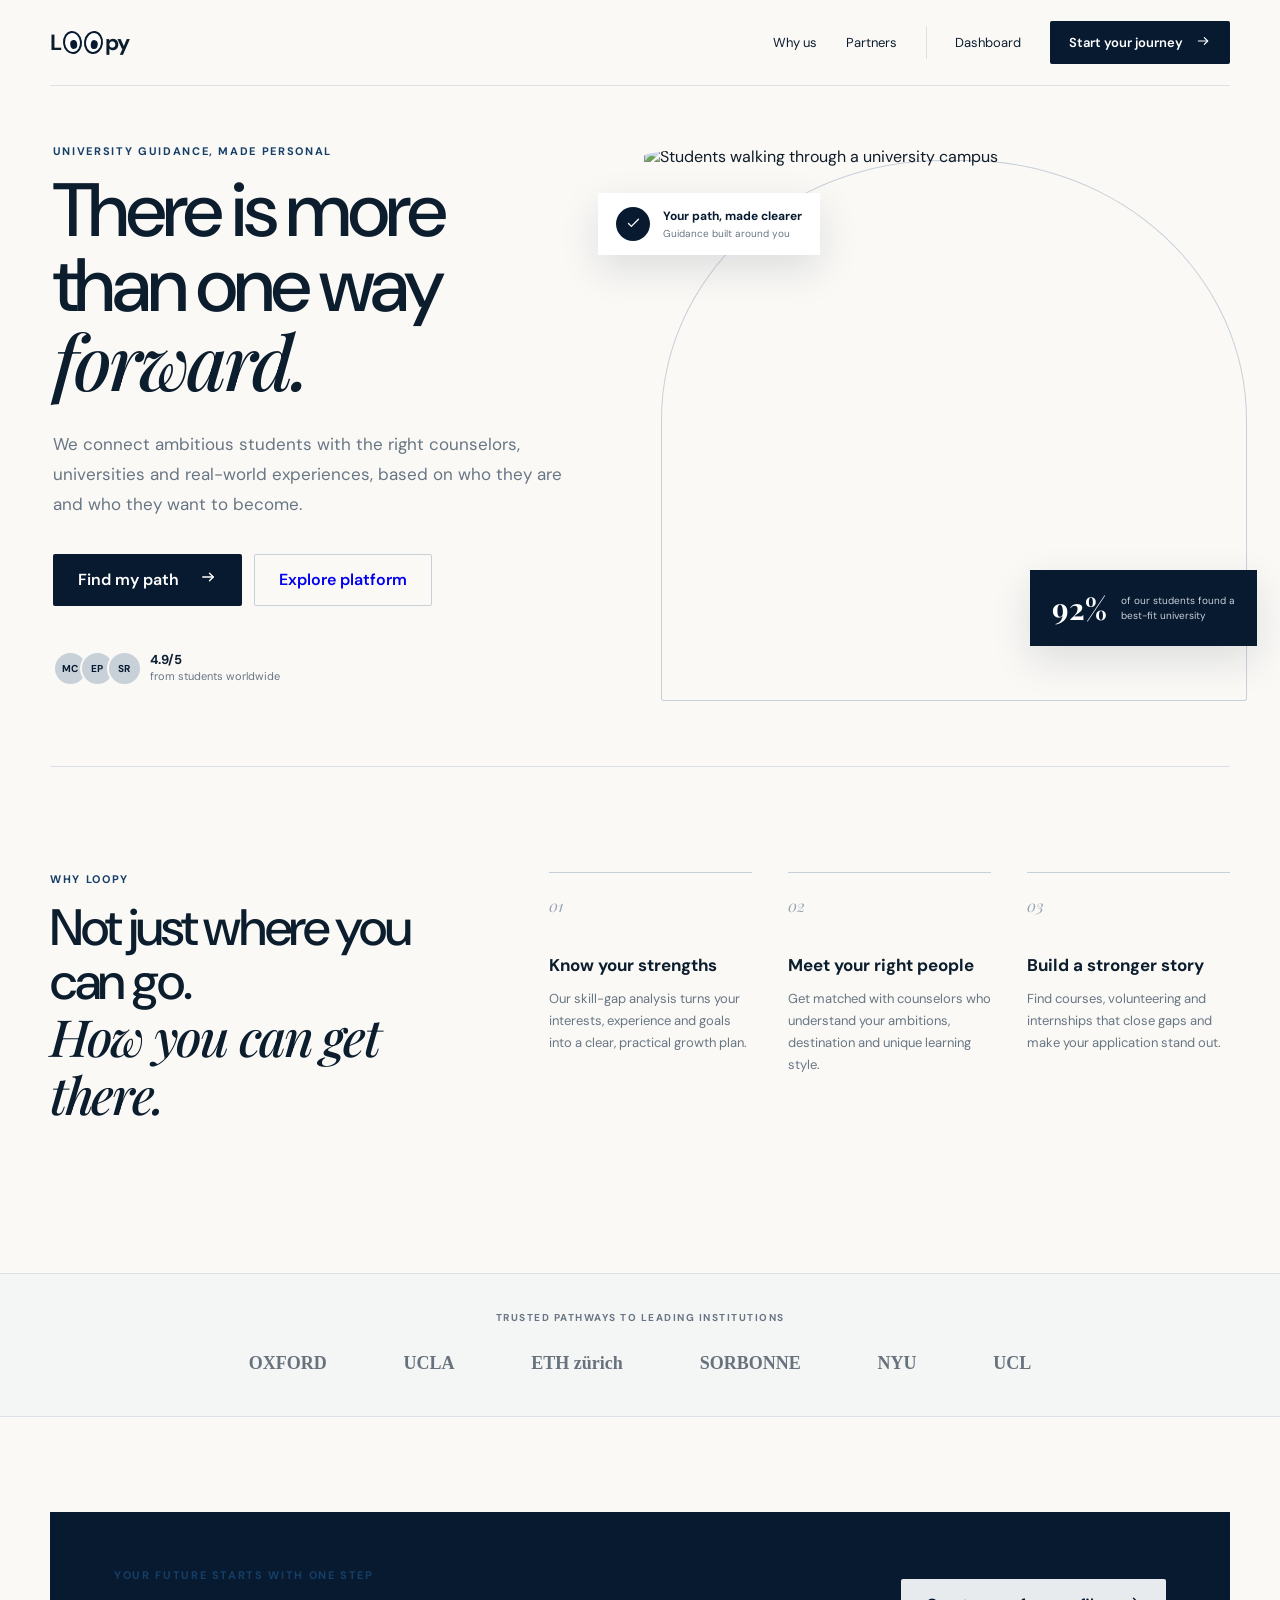
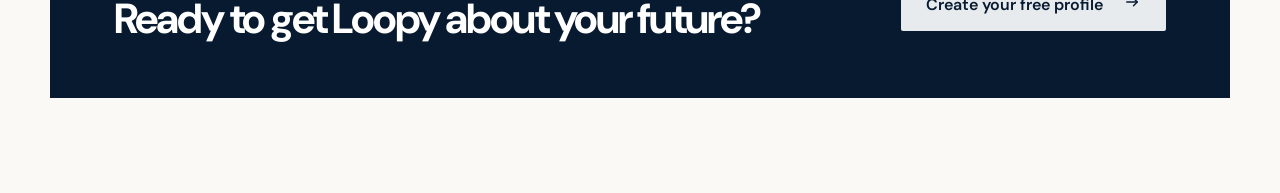
==== landing/index.html @ f9692276 "Add files via upload" ====
<!DOCTYPE html>
<html lang="en">
<head>
  <meta charset="UTF-8">
  <meta name="viewport" content="width=device-width, initial-scale=1.0">
  <title>Loopy - University guidance, made personal</title>
  <link rel="stylesheet" href="../assets/css/styles.css">
</head>
<body>
  <main class="landing">
    <nav class="landing-nav shell">
      <a href="#" class="brand">
        <span class="loopy-wordmark"><b>L</b><i><span></span><span></span></i><b>py</b></span>
      </a>
      <div class="landing-links">
        <a href="#why">Why us</a>
        <a href="#partners">Partners</a>
        <a href="../dashboard/index.html" class="text-button">Dashboard</a>
        <a href="../dashboard/index.html" class="primary-button small">Start your journey <span id="arrow-icon"></span></a>
      </div>
    </nav>

    <section class="hero shell">
      <div class="hero-copy">
        <p class="eyebrow">University guidance, made personal</p>
        <h1>There is more than one way <em>forward.</em></h1>
        <p class="hero-lede">We connect ambitious students with the right counselors, universities and real-world experiences, based on who they are and who they want to become.</p>
        <div class="hero-actions">
          <a href="../dashboard/index.html" class="primary-button">Find my path <span id="arrow-icon-2"></span></a>
          <a href="../dashboard/index.html" class="secondary-button">Explore platform</a>
        </div>
        <div class="trust-row">
          <div class="avatars"><span>MC</span><span>EP</span><span>SR</span></div>
          <p><strong>4.9/5</strong><br />from students worldwide</p>
        </div>
      </div>
      <div class="hero-visual">
        <img src="https://images.unsplash.com/photo-1576495199011-eb94736d05d6?crop=entropy&cs=tinysrgb&fit=crop&fm=jpg&q=85&w=1600" alt="Students walking through a university campus">
        <div class="hero-float top">
          <span class="float-icon" id="check-icon"></span>
          <span><strong>Your path, made clearer</strong>Guidance built around you</span>
        </div>
        <div class="hero-float bottom">
          <strong>92%</strong>
          <span>of our students found a<br>best-fit university</span>
        </div>
      </div>
    </section>

    <section class="why shell" id="why">
      <div>
        <p class="eyebrow">Why Loopy</p>
        <h2>Not just where you can go.<br><em>How you can get there.</em></h2>
      </div>
      <div class="why-grid">
        <article><span>01</span><h3>Know your strengths</h3><p>Our skill-gap analysis turns your interests, experience and goals into a clear, practical growth plan.</p></article>
        <article><span>02</span><h3>Meet your right people</h3><p>Get matched with counselors who understand your ambitions, destination and unique learning style.</p></article>
        <article><span>03</span><h3>Build a stronger story</h3><p>Find courses, volunteering and internships that close gaps and make your application stand out.</p></article>
      </div>
    </section>

    <section class="partners" id="partners">
      <p>Trusted pathways to leading institutions</p>
      <div class="partner-row">
        <span>OXFORD</span><span>UCLA</span><span>ETH zürich</span><span>SORBONNE</span><span>NYU</span><span>UCL</span>
      </div>
    </section>

    <section class="landing-cta shell">
      <div><p class="eyebrow">Your future starts with one step</p><h2>Ready to get Loopy about your future?</h2></div>
      <a href="../dashboard/index.html" class="silver-button">Create your free profile <span id="arrow-icon-3"></span></a>
    </section>
  </main>

  <script src="../assets/js/icons.js"></script>
  <script>
    document.getElementById('arrow-icon').innerHTML = icon('arrow', 16);
    document.getElementById('arrow-icon-2').innerHTML = icon('arrow', 18);
    document.getElementById('arrow-icon-3').innerHTML = icon('arrow', 18);
    document.getElementById('check-icon').innerHTML = icon('check', 17);
  </script>
</body>
</html>
---- assets/css/styles.css ----
@import url('https://fonts.googleapis.com/css2?family=DM+Sans:wght@400;500;600;700&family=Playfair+Display:ital,wght@1,500;1,600&display=swap');

:root {
  --navy: #071a30;
  --navy-2: #0d2948;
  --blue: #153f68;
  --silver: #c8d0d8;
  --silver-light: #e7ebee;
  --mist: #f1f3f4;
  --paper: #faf9f6;
  --white: #ffffff;
  --ink: #0c1d2e;
  --muted: #687684;
  --line: #dce1e5;
  --serif: "Playfair Display", Georgia, serif;
}

* { box-sizing: border-box; }
html { scroll-behavior: smooth; }
body { margin: 0; background: var(--paper); color: var(--ink); font-family: "DM Sans", sans-serif; -webkit-font-smoothing: antialiased; }
button, input, select { font: inherit; }
button { color: inherit; }
button:focus-visible, input:focus-visible, select:focus-visible { outline: 2px solid #47769d; outline-offset: 3px; }
.shell { width: min(1180px, calc(100% - 48px)); margin-inline: auto; }
.eyebrow { margin: 0 0 15px; color: var(--blue); font-size: 11px; font-weight: 700; letter-spacing: .15em; text-transform: uppercase; }
.eyebrow.light { color: var(--silver); }
h1, h2, h3, p { margin-top: 0; }
h1, h2 { letter-spacing: -.045em; }
h2 { font-size: clamp(32px, 4vw, 51px); line-height: 1.06; }
h1 em, h2 em { font-family: var(--serif); font-weight: 500; }
.brand { display: flex; align-items: center; gap: 10px; border: 0; background: none; padding: 0; font-weight: 700; cursor: pointer; letter-spacing: -.02em; text-decoration: none; color: inherit; }
.loopy-wordmark { display: flex; align-items: center; gap: 1px; font-size: 22px; letter-spacing: -.05em; }
.loopy-wordmark b { font-weight: 700; }
.loopy-wordmark i { display: flex; align-items: center; gap: 2px; margin: 0 1px; font-style: normal; }
.loopy-wordmark i > span { position: relative; display: block; width: 19px; height: 23px; border: 2px solid var(--navy); border-radius: 50%; background: white; transform: rotate(-6deg); }
.loopy-wordmark i > span:last-child { transform: rotate(7deg); }
.loopy-wordmark i > span:after { position: absolute; width: 7px; height: 9px; right: 3px; bottom: 3px; border-radius: 50%; background: var(--navy); content: ""; }
.brand-light .loopy-wordmark i > span { border-color: white; }
.brand-light .loopy-wordmark i > span:after { background: white; }
.brand-light { color: var(--white); }
.brand-mark { display: grid; place-items: center; width: 39px; height: 39px; border: 1px solid var(--silver); border-radius: 50%; }
.primary-button, .secondary-button, .silver-button { display: inline-flex; align-items: center; justify-content: center; gap: 20px; min-height: 52px; border-radius: 2px; padding: 0 24px; font-weight: 600; border: 1px solid transparent; cursor: pointer; transition: .25s ease; text-decoration: none; }
.primary-button { background: var(--navy); color: var(--white); }
.primary-button:hover { background: var(--blue); transform: translateY(-2px); }
.primary-button.small { min-height: 43px; padding: 0 18px; gap: 12px; font-size: 13px; }
.primary-button.full { width: 100%; margin-top: 8px; }
.secondary-button { background: transparent; border-color: var(--silver); }
.secondary-button:hover { background: var(--silver-light); }
.silver-button { background: var(--silver-light); color: var(--navy); }
.silver-button:hover { background: var(--white); transform: translateY(-2px); }

/* Landing */
.landing { overflow: hidden; }
.landing-nav { height: 86px; display: flex; align-items: center; justify-content: space-between; border-bottom: 1px solid var(--line); }
.landing-links { display: flex; align-items: center; gap: 29px; }
.landing-links > a:not(.primary-button), .landing-links > button:not(.primary-button) { padding: 8px 0; border: 0; background: none; font-size: 13px; cursor: pointer; text-decoration: none; color: inherit; }
.landing-links .text-button { padding-left: 28px !important; border-left: 1px solid var(--line) !important; }
.hero { min-height: 670px; display: grid; grid-template-columns: .94fr 1.06fr; align-items: center; gap: 75px; padding-block: 58px 80px; }
.hero-copy { padding-left: max(0px, calc((100vw - 1180px) / 35)); }
.hero-copy h1 { max-width: 590px; margin-bottom: 28px; font-size: clamp(49px, 5.9vw, 82px); font-weight: 500; line-height: .99; }
.hero-lede { max-width: 560px; color: var(--muted); font-size: 17px; line-height: 1.75; }
.hero-actions { display: flex; gap: 12px; margin-top: 34px; }
.trust-row { display: flex; align-items: center; gap: 16px; margin-top: 45px; }
.avatars { display: flex; }
.avatars span { display: grid; place-items: center; width: 35px; height: 35px; margin-right: -8px; border: 2px solid var(--paper); border-radius: 50%; background: var(--silver); color: var(--navy); font-size: 10px; font-weight: 700; }
.trust-row p { margin: 0; color: var(--muted); font-size: 11px; line-height: 1.4; }
.trust-row strong { color: var(--ink); font-size: 13px; }
.hero-visual { position: relative; height: 538px; }
.hero-visual > img { width: 100%; height: 100%; object-fit: cover; border-radius: 48% 48% 3px 3px; filter: saturate(.72); }
.hero-visual:after { position: absolute; inset: 14px -17px -17px 17px; border: 1px solid var(--silver); border-radius: 48% 48% 3px 3px; content: ""; z-index: -1; }
.hero-float { position: absolute; display: flex; align-items: center; background: rgba(255,255,255,.94); box-shadow: 0 14px 40px rgba(7,26,48,.12); backdrop-filter: blur(10px); }
.hero-float.top { top: 47px; left: -46px; gap: 13px; padding: 14px 18px; }
.hero-float.top span:last-child { display: grid; gap: 3px; color: var(--muted); font-size: 10px; }
.hero-float.top strong { color: var(--navy); font-size: 12px; }
.float-icon { display: grid; place-items: center; width: 34px; height: 34px; border-radius: 50%; background: var(--navy); color: white; }
.hero-float.bottom { right: -27px; bottom: 38px; gap: 14px; padding: 18px 22px; background: var(--navy); color: white; }
.hero-float.bottom strong { font-family: var(--serif); font-size: 30px; }
.hero-float.bottom span { color: var(--silver); font-size: 10px; line-height: 1.5; }
.why { display: grid; grid-template-columns: .75fr 1.25fr; gap: 90px; padding-block: 105px; border-top: 1px solid var(--line); }
.why h2 { font-size: clamp(37px, 4vw, 53px); font-weight: 500; }
.why-grid { display: grid; grid-template-columns: repeat(3, 1fr); gap: 36px; }
.why-grid article { border-top: 1px solid var(--silver); padding-top: 22px; }
.why-grid article > span { color: #98a4ae; font-family: var(--serif); font-style: italic; }
.why-grid h3 { margin: 37px 0 12px; font-size: 17px; }
.why-grid p { color: var(--muted); font-size: 13px; line-height: 1.7; }
.partners { padding: 37px 24px 42px; text-align: center; border-block: 1px solid var(--line); background: #f4f5f5; }
.partners p { margin-bottom: 29px; color: var(--muted); font-size: 10px; font-weight: 700; letter-spacing: .15em; text-transform: uppercase; }
.partner-row { display: flex; justify-content: center; align-items: center; gap: clamp(30px, 6vw, 88px); color: #68727c; font-family: Georgia, serif; font-size: 18px; font-weight: 700; flex-wrap: wrap; }
.landing-cta { margin-block: 95px; padding: 56px 64px; display: flex; justify-content: space-between; align-items: center; background: var(--navy); color: white; }
.landing-cta h2 { margin-bottom: 0; font-size: 42px; }

/* Auth */
.auth-overlay { position: fixed; inset: 0; z-index: 50; display: grid; place-items: center; padding: 28px; }
.auth-backdrop { position: absolute; inset: 0; width: 100%; border: 0; background: rgba(4,15,28,.72); backdrop-filter: blur(7px); }
.auth-panel { position: relative; width: min(1050px, 100%); max-height: calc(100vh - 56px); display: grid; grid-template-columns: .83fr 1.17fr; overflow: auto; background: var(--paper); box-shadow: 0 30px 100px rgba(0,0,0,.35); }
.auth-side { min-height: 700px; display: flex; flex-direction: column; justify-content: space-between; padding: 42px; background: var(--navy); color: white; }
.auth-side h2 { max-width: 380px; font-size: 47px; font-weight: 500; }
.auth-side > div > p:not(.eyebrow) { max-width: 330px; color: #aebbc7; line-height: 1.7; }
.auth-quote { padding-top: 25px; border-top: 1px solid rgba(255,255,255,.16); color: var(--silver); font-family: var(--serif); font-size: 16px; font-style: italic; line-height: 1.5; }
.auth-form-wrap { position: relative; display: flex; flex-direction: column; justify-content: center; padding: 62px 75px; }
.close-button { position: absolute; top: 24px; right: 24px; }
.icon-button { display: grid; place-items: center; width: 42px; height: 42px; padding: 0; border: 1px solid var(--line); border-radius: 50%; background: transparent; cursor: pointer; }
.auth-form-wrap form { width: 100%; max-width: 480px; margin: auto; }
.auth-form-wrap h2 { margin-bottom: 12px; font-size: 42px; font-weight: 500; }
.form-intro { margin-bottom: 30px; color: var(--muted); font-size: 13px; line-height: 1.65; }
form > label, .field-row label, .skill-question > label { display: grid; gap: 8px; margin-bottom: 18px; color: var(--ink); font-size: 11px; font-weight: 700; }
input, select { width: 100%; height: 48px; padding: 0 14px; border: 1px solid var(--line); border-radius: 2px; background: white; color: var(--ink); font-size: 13px; }
input::placeholder { color: #a7afb7; }
.field-row { display: grid; grid-template-columns: 1fr 1fr; gap: 13px; }
.form-meta { display: flex; justify-content: space-between; align-items: center; margin: -2px 0 20px; }
.form-meta button, .switch button { border: 0; background: none; color: var(--blue); font-size: 11px; font-weight: 700; cursor: pointer; }
.checkbox { display: flex !important; grid-template-columns: none !important; align-items: center; gap: 8px !important; margin: 0 !important; color: var(--muted) !important; font-size: 11px !important; font-weight: 500 !important; }
.checkbox input { width: 15px; height: 15px; accent-color: var(--navy); }
.switch { margin: 20px 0 0; text-align: center; color: var(--muted); font-size: 11px; }
.progress { position: absolute; top: 31px; left: 75px; right: 75px; display: flex; gap: 6px; align-items: center; }
.progress span { width: 40px; height: 2px; background: var(--line); }
.progress span.active { background: var(--navy); }
.progress small { margin-left: auto; color: var(--muted); font-size: 10px; }
.choice-grid { display: grid; grid-template-columns: 1fr 1fr; gap: 9px; margin: -5px 0 22px; }
.choice-grid button { display: flex; align-items: center; gap: 9px; min-height: 45px; padding: 8px 11px; border: 1px solid var(--line); background: white; text-align: left; font-size: 11px; cursor: pointer; }
.choice-grid button > span { display: grid; place-items: center; width: 19px; height: 19px; border: 1px solid var(--silver); border-radius: 50%; }
.choice-grid button.selected { border-color: var(--navy); background: #eff3f6; }
.choice-grid button.selected > span { background: var(--navy); color: white; }
.form-actions { display: flex; justify-content: flex-end; gap: 10px; margin-top: 28px; }
.skill-question { margin-bottom: 20px; }
.scale { display: grid; grid-template-columns: repeat(4, 1fr); }
.scale button { min-height: 42px; margin-left: -1px; border: 1px solid var(--line); background: white; font-size: 10px; cursor: pointer; }
.scale button:focus, .scale button.selected { background: var(--navy); color: white; }
.mini-checks { display: flex; flex-wrap: wrap; gap: 13px 22px; }
.analysis-note { display: flex; gap: 13px; padding: 14px; background: var(--silver-light); color: var(--blue); }
.analysis-note span { display: grid; gap: 3px; font-size: 10px; line-height: 1.5; }
.analysis-note strong { color: var(--navy); font-size: 11px; }

/* Dashboard */
.dashboard { background: var(--paper); }
.dash-nav { height: 84px; display: flex; align-items: center; justify-content: space-between; border-bottom: 1px solid var(--line); }
.dash-links { display: flex; gap: 34px; }
.dash-links a, .dash-links button { border: 0; background: none; color: var(--muted); font-size: 12px; cursor: pointer; text-decoration: none; }
.dash-links a:first-child, .dash-links button:first-child, .dash-links a:hover, .dash-links button:hover { color: var(--navy); }
.profile-button { display: flex; align-items: center; gap: 10px; padding: 0; border: 0; background: none; text-align: left; cursor: pointer; }
.profile-button > span { display: grid; place-items: center; width: 40px; height: 40px; border-radius: 50%; background: var(--navy); color: white; font-size: 11px; font-weight: 700; }
.profile-button small { color: var(--ink); font-size: 10px; line-height: 1.5; }
.profile-button b { color: var(--muted); font-weight: 400; }
.mobile-menu { display: none; }
.nav-profile { display: flex; gap: 10px; }
.dash-hero { display: flex; justify-content: space-between; align-items: flex-end; padding-block: 60px 35px; }
.welcome h1 { margin-bottom: 9px; font-size: clamp(40px, 5vw, 62px); font-weight: 500; }
.welcome > p:last-child { margin-bottom: 0; color: var(--muted); font-size: 14px; }
.profile-score { min-width: 260px; display: flex; align-items: center; gap: 13px; padding: 15px 17px; border: 1px solid var(--line); background: white; cursor: pointer; }
.score-ring { width: 50px; height: 50px; display: grid; place-content: center; grid-template-columns: auto auto; border: 4px solid var(--silver); border-top-color: var(--navy); border-radius: 50%; }
.score-ring strong { font-size: 14px; }.score-ring span { font-size: 8px; margin-top: 3px; }
.profile-score > span { display: grid; gap: 3px; margin-right: auto; font-size: 11px; }
.profile-score small { color: var(--muted); }
.feature-slider { position: relative; height: 510px; overflow: hidden; background: var(--navy); }
.slide { position: absolute; inset: 0; opacity: 0; visibility: hidden; transition: opacity .7s; }
.slide.active { opacity: 1; visibility: visible; }
.slide > img { width: 100%; height: 100%; object-fit: cover; }
.slide-overlay { position: absolute; inset: 0; background: linear-gradient(90deg, rgba(4,18,33,.94) 0%, rgba(4,18,33,.72) 42%, rgba(4,18,33,.05) 78%); }
.slide-copy { position: absolute; inset: 0; width: 58%; display: flex; flex-direction: column; justify-content: center; align-items: flex-start; padding: 64px 74px; color: white; }
.slide-copy h2 { margin-bottom: 18px; font-size: clamp(42px, 5vw, 65px); font-weight: 500; }
.slide-copy > p:not(.eyebrow) { max-width: 510px; color: #c4cdd5; font-size: 14px; line-height: 1.7; }
.slide-copy .silver-button { margin-top: 11px; }
.slide-controls { position: absolute; z-index: 3; left: 74px; bottom: 25px; display: flex; gap: 7px; }
.slide-controls button { width: 27px; height: 3px; padding: 0; border: 0; background: rgba(255,255,255,.32); cursor: pointer; }
.slide-controls button.active { background: white; }
.matches, .path-section { padding-block: 100px; }
.section-heading { display: flex; justify-content: space-between; align-items: flex-end; gap: 40px; margin-bottom: 38px; }
.section-heading h2 { margin: 0; font-size: clamp(32px, 4vw, 46px); font-weight: 500; }
.link-button { display: inline-flex; align-items: center; gap: 11px; padding: 8px 0; border: 0; border-bottom: 1px solid var(--navy); background: none; font-size: 11px; font-weight: 700; cursor: pointer; }
.match-layout { display: grid; grid-template-columns: 3fr 1fr; gap: 19px; }
.counselor-grid { display: grid; grid-template-columns: repeat(3, 1fr); gap: 16px; }
.counselor-card { min-width: 0; background: white; cursor: pointer; }
.portrait { position: relative; height: 255px; overflow: hidden; }
.portrait > img { width: 100%; height: 100%; object-fit: cover; filter: saturate(.74); transition: transform .4s, filter .4s; }
.portrait > span { position: absolute; top: 13px; left: 13px; padding: 5px 8px; background: rgba(255,255,255,.92); font-size: 9px; font-weight: 700; }
.counselor-details { position: absolute; inset: auto 0 0; padding: 18px; background: rgba(7,26,48,.93); color: white; transform: translateY(100%); transition: transform .3s; }
.counselor-details p { display: flex; align-items: center; gap: 7px; margin: 5px 0; color: var(--silver); font-size: 10px; }
.counselor-card:hover .counselor-details { transform: translateY(0); }
.counselor-card:hover .portrait img { transform: scale(1.04); filter: saturate(1); }
.counselor-info { position: relative; padding: 20px; }
.counselor-info h3 { margin-bottom: 5px; font-size: 15px; }
.counselor-info p { margin: 0; color: var(--muted); font-size: 10px; }
.counselor-info button { position: absolute; right: 17px; top: 19px; display: grid; place-items: center; width: 33px; height: 33px; border: 1px solid var(--line); border-radius: 50%; background: white; cursor: pointer; }
.university-ad { display: flex; flex-direction: column; justify-content: space-between; padding: 26px; background: var(--navy-2); color: white; }
.uni-monogram { display: grid; place-items: center; width: 48px; height: 48px; margin-bottom: 25px; border: 1px solid var(--silver); border-radius: 50%; font-family: Georgia, serif; font-size: 24px; }
.university-ad h3 { font-family: Georgia, serif; font-size: 24px; font-weight: 400; line-height: 1.15; }
.university-ad > div p { color: #aebbc6; font-size: 11px; line-height: 1.6; }
.university-ad button { display: flex; justify-content: space-between; align-items: center; padding: 14px 0 0; border: 0; border-top: 1px solid rgba(255,255,255,.2); background: none; color: white; font-size: 10px; cursor: pointer; }
.path-section { border-top: 1px solid var(--line); }
.section-note { max-width: 320px; margin: 0; color: var(--muted); font-size: 12px; line-height: 1.6; }
.path-track { position: relative; display: grid; grid-template-columns: repeat(4, 1fr); padding-top: 25px; }
.track-line { position: absolute; top: 60px; left: 12%; right: 12%; height: 1px; border-top: 1px dashed #a9b3bc; }
.path-track button, .path-track a { position: relative; z-index: 1; display: flex; flex-direction: column; align-items: center; border: 0; background: transparent; cursor: pointer; text-decoration: none; color: inherit; }
.path-icon { display: grid; place-items: center; width: 70px; height: 70px; margin-bottom: 18px; border: 1px solid var(--silver); border-radius: 50%; background: var(--paper); transition: .25s; }
.path-number { position: absolute; top: -23px; color: #9aa6b0; font-family: var(--serif); font-size: 11px; font-style: italic; }
.path-track button strong, .path-track a strong { font-size: 13px; }
.path-track button small, .path-track a small { margin-top: 5px; color: var(--muted); font-size: 10px; }
.path-track button:hover .path-icon, .path-track button.active .path-icon, .path-track a:hover .path-icon, .path-track a.active .path-icon { background: var(--navy); color: white; transform: translateY(-4px); }
.opportunity-section { padding-block: 90px 105px; background: var(--mist); }
.opportunity-grid { display: grid; grid-template-columns: repeat(3, 1fr); gap: 17px; }
.opportunity-grid article { display: flex; flex-direction: column; min-height: 290px; padding: 24px; background: white; border: 1px solid transparent; transition: .25s; }
.opportunity-grid article:hover { border-color: var(--silver); transform: translateY(-4px); box-shadow: 0 14px 35px rgba(7,26,48,.07); }
.opportunity-top { display: flex; align-items: flex-start; justify-content: space-between; }
.opportunity-top > span { color: #9aa5ae; font-family: var(--serif); font-size: 22px; font-style: italic; }
.opportunity-top small { padding: 5px 8px; background: var(--silver-light); color: var(--blue); font-size: 9px; font-weight: 700; text-transform: uppercase; }
.opportunity-grid article > div:nth-child(2) { margin: auto 0; }
.opportunity-grid article p { margin-bottom: 8px; color: var(--muted); font-size: 10px; font-weight: 600; text-transform: uppercase; letter-spacing: .1em; }
.opportunity-grid article h3 { font-size: 22px; font-weight: 500; }
.meta { display: flex; align-items: center; gap: 7px; color: var(--muted); font-size: 10px; }
.opportunity-grid article > button { display: flex; justify-content: space-between; padding: 15px 0 0; border: 0; border-top: 1px solid var(--line); background: none; font-size: 11px; font-weight: 700; cursor: pointer; }
.offer { position: relative; margin-block: 100px; display: flex; align-items: center; justify-content: space-between; gap: 55px; padding: 57px 65px; background: var(--navy); color: white; overflow: hidden; }
.offer:after { position: absolute; width: 300px; height: 300px; right: 20%; border: 1px solid rgba(255,255,255,.1); border-radius: 50%; content: ""; }
.offer > div { position: relative; z-index: 1; max-width: 650px; }
.offer h2 { margin-bottom: 11px; font-size: 39px; }
.offer > div > p:last-child { margin: 0; color: #aebbc6; font-size: 12px; line-height: 1.6; }
.offer .silver-button { position: relative; z-index: 1; flex: none; }
.offer-label { position: absolute; top: 0; right: 0; padding: 8px 15px; background: var(--silver); color: var(--navy); font-size: 9px; font-weight: 700; text-transform: uppercase; letter-spacing: .1em; }
footer { padding-block: 43px; background: var(--navy); color: white; }
footer .shell { display: flex; align-items: center; justify-content: space-between; }
footer p, footer span { margin: 0; color: #8fa0af; font-size: 10px; }
.toast { position: fixed; z-index: 100; top: 24px; left: 50%; transform: translateX(-50%); display: flex; align-items: center; gap: 9px; padding: 13px 18px; background: var(--navy); color: white; box-shadow: 0 10px 35px rgba(0,0,0,.2); font-size: 11px; animation: toast-in .25s ease-out; }
@keyframes toast-in { from { opacity: 0; transform: translate(-50%, -10px); } }

/* Loopy mascot */
.loopy { display: block; width: 80px; height: 80px; flex: none; filter: drop-shadow(0 5px 5px rgba(7,26,48,.1)); }
.loopy.small { width: 42px; height: 42px; }

/* Modal styles */
.modal-layer { position: fixed; inset: 0; z-index: 80; display: grid; place-items: center; padding: 28px; }
.modal-backdrop { position: absolute; inset: 0; width: 100%; border: 0; background: rgba(4,15,28,.76); backdrop-filter: blur(8px); cursor: pointer; }
.info-modal { position: relative; width: min(620px, 100%); max-height: calc(100vh - 56px); overflow: auto; padding: 54px; background: var(--paper); box-shadow: 0 28px 100px rgba(0,0,0,.35); }
.info-modal.wide { width: min(1180px, 100%); }
.modal-close { position: absolute; top: 20px; right: 20px; z-index: 2; }
.info-modal > h2 { margin-bottom: 18px; font-size: 43px; font-weight: 500; }
.modal-lede { color: var(--muted); font-size: 14px; line-height: 1.75; }
.detail-meta { display: flex; align-items: center; gap: 10px; margin: 28px 0; padding: 17px 0; border-block: 1px solid var(--line); color: var(--muted); font-size: 12px; }
.modal-actions { display: flex; justify-content: flex-end; gap: 10px; margin-top: 30px; }
.modal-actions a { text-decoration: none; }
.message-head { display: flex; gap: 18px; align-items: center; padding-bottom: 24px; border-bottom: 1px solid var(--line); }
.message-head img { width: 72px; height: 72px; object-fit: cover; border-radius: 50%; }
.message-head h2 { margin: -8px 0 5px; font-size: 28px; font-weight: 500; }
.message-head span { display: flex; align-items: center; gap: 7px; color: var(--muted); font-size: 10px; }
.message-head i { width: 7px; height: 7px; border-radius: 50%; background: #4d9c6d; }
.messages { min-height: 260px; max-height: 360px; display: flex; flex-direction: column; gap: 12px; overflow: auto; padding: 25px 2px; }
.messages div { max-width: 78%; padding: 13px 15px; font-size: 12px; line-height: 1.6; }
.messages .theirs { align-self: flex-start; background: var(--silver-light); }
.messages .mine { align-self: flex-end; background: var(--navy); color: white; }
.message-form { display: grid; grid-template-columns: 1fr auto; gap: 8px; padding-top: 16px; border-top: 1px solid var(--line); }
.message-form .primary-button { min-height: 48px; }
.account-head { display: flex; align-items: center; gap: 20px; margin-bottom: 30px; }
.account-head > span { display: grid; place-items: center; width: 76px; height: 76px; border-radius: 50%; background: var(--navy); color: white; font-size: 22px; font-weight: 700; }
.account-head h2 { margin: -8px 0 4px; font-size: 35px; font-weight: 500; }
.account-head p:last-child { margin: 0; color: var(--muted); font-size: 11px; }
.account-label { display: grid; gap: 8px; margin-bottom: 18px; font-size: 11px; font-weight: 700; }
.avatar-choice { display: flex; align-items: center; justify-content: space-between; gap: 18px; padding: 15px; background: var(--silver-light); }
.avatar-choice > div { display: flex; align-items: center; gap: 13px; }
.avatar-choice span { display: grid; gap: 3px; font-size: 11px; }
.avatar-choice small { color: var(--muted); }
.avatar-choice button { padding: 9px 12px; border: 1px solid var(--silver); background: white; font-size: 10px; font-weight: 700; cursor: pointer; }
.avatar-choice button.active { background: var(--navy); color: white; }
.account-stats { display: grid; grid-template-columns: repeat(3, 1fr); gap: 1px; margin-top: 18px; background: var(--line); border: 1px solid var(--line); }
.account-stats span { display: grid; gap: 5px; padding: 18px; background: white; color: var(--muted); font-size: 9px; }
.account-stats strong { color: var(--navy); font-family: var(--serif); font-size: 24px; font-weight: 500; }
.saved-grid { display: grid; grid-template-columns: repeat(3, 1fr); gap: 12px; margin-top: 28px; }
.saved-grid article { display: flex; min-height: 210px; flex-direction: column; padding: 20px; border: 1px solid var(--line); background: white; }
.saved-grid article > span { color: var(--blue); font-size: 8px; font-weight: 700; letter-spacing: .1em; text-transform: uppercase; }
.saved-grid h3 { margin: 30px 0 8px; font-size: 18px; }
.saved-grid p { color: var(--muted); font-size: 10px; }
.saved-grid article > div { display: flex; align-items: center; justify-content: space-between; margin-top: auto; padding-top: 12px; border-top: 1px solid var(--line); }
.saved-grid button { border: 0; background: none; color: var(--muted); font-size: 9px; cursor: pointer; }
.saved-grid a { display: flex; align-items: center; gap: 7px; color: var(--navy); font-size: 9px; font-weight: 700; text-decoration: none; }
.empty-saved { display: flex; flex-direction: column; align-items: center; padding: 60px 20px; text-align: center; }
.empty-saved h3 { margin: 18px 0 7px; }
.empty-saved p { color: var(--muted); font-size: 11px; }

/* Responsive */
@media (max-width: 950px) {
  .landing-links > a:nth-child(-n+2), .landing-links > button:nth-child(-n+2) { display: none; }
  .hero { gap: 38px; grid-template-columns: 1fr 1fr; }
  .hero-visual { height: 470px; }
  .why { grid-template-columns: 1fr; gap: 30px; }
  .match-layout { grid-template-columns: 1fr; }
  .university-ad { min-height: 260px; }
  .dash-links { position: absolute; z-index: 10; top: 76px; right: 24px; display: none; width: 220px; padding: 20px; flex-direction: column; gap: 20px; background: white; box-shadow: 0 15px 40px rgba(7,26,48,.15); }
  .dash-links.open { display: flex; }
  .dash-links a, .dash-links button { text-align: left; }
  .mobile-menu { display: grid; }
}

@media (max-width: 720px) {
  .shell { width: min(100% - 32px, 1180px); }
  .landing-nav { height: 72px; }
  .landing-links .text-button { border: 0 !important; padding: 0 !important; }
  .landing-links { gap: 16px; }
  .landing-links .primary-button { display: none; }
  .hero { display: flex; flex-direction: column; padding-top: 65px; }
  .hero-copy h1 { font-size: 53px; }
  .hero-actions { flex-direction: column; align-items: stretch; }
  .hero-visual { width: 92%; height: 430px; margin: 15px auto 0; }
  .hero-float.top { left: -20px; }.hero-float.bottom { right: -14px; }
  .why { padding-block: 75px; }
  .why-grid { grid-template-columns: 1fr; gap: 22px; }
  .why-grid h3 { margin-top: 18px; }
  .landing-cta { margin-block: 55px; padding: 38px 28px; flex-direction: column; align-items: flex-start; gap: 25px; }
  .counselor-grid, .opportunity-grid { grid-template-columns: 1fr; }
  .path-track { grid-template-columns: 1fr 1fr; gap: 40px 10px; }
  .track-line { display: none; }
  .modal-layer { padding: 0; align-items: end; }
  .info-modal, .info-modal.wide { width: 100%; max-height: 94vh; padding: 58px 24px 30px; }
  .modal-actions { flex-direction: column-reverse; }
  .modal-actions > * { width: 100%; }
  .message-form { grid-template-columns: 1fr; }
  .messages { min-height: 300px; }
  .saved-grid { grid-template-columns: 1fr 1fr; }
}

@media (max-width: 430px) {
  .hero-copy h1 { font-size: 47px; }
  .hero-visual { height: 385px; }
  .hero-float.top { display: none; }
  .hero-float.bottom { right: -8px; }
  .slide-copy h2 { font-size: 39px; }
  .portrait { height: 310px; }
  .path-track { gap: 38px 6px; }
  .path-track button strong, .path-track a strong { font-size: 11px; }
  .info-modal > h2 { font-size: 35px; }
  .avatar-choice { align-items: flex-start; flex-direction: column; }
  .account-stats span { padding: 12px 8px; }
  .saved-grid { grid-template-columns: 1fr; }
}

/* Hidden helper */
.hidden { display: none !important; }
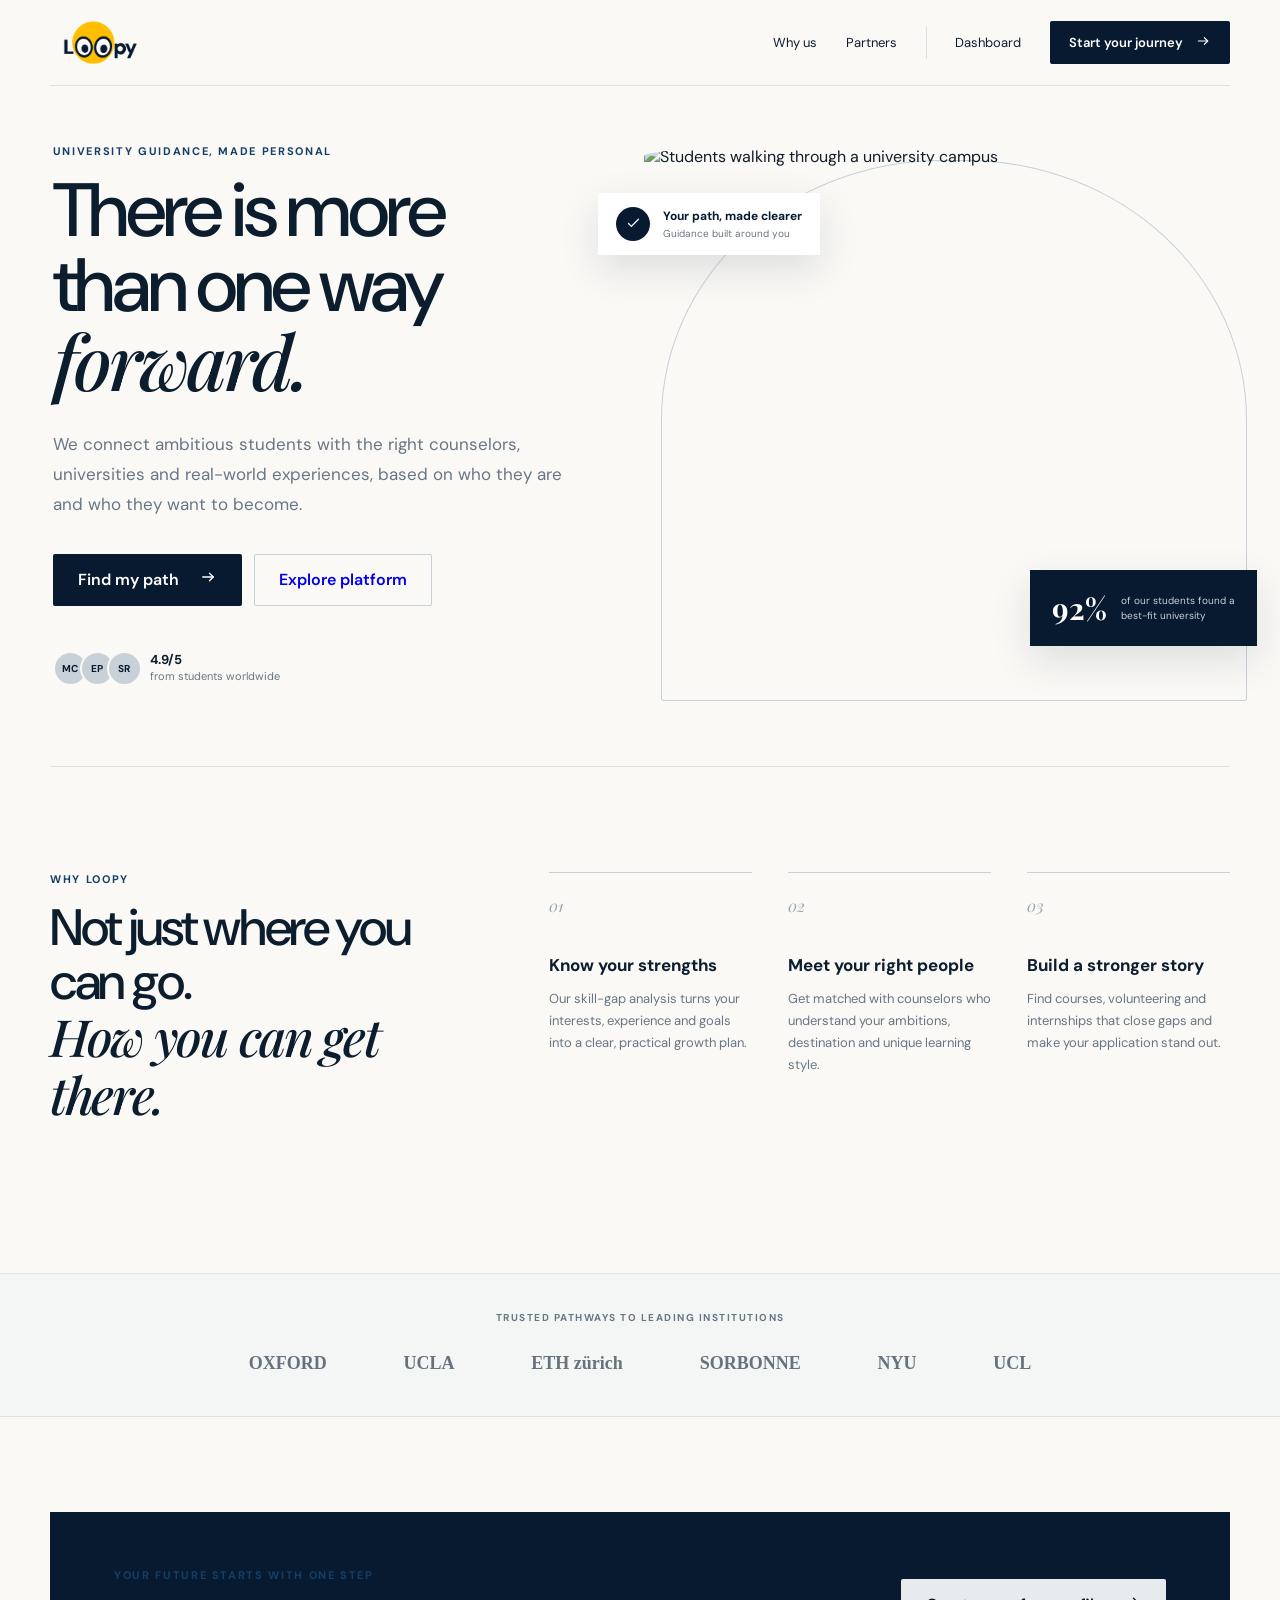
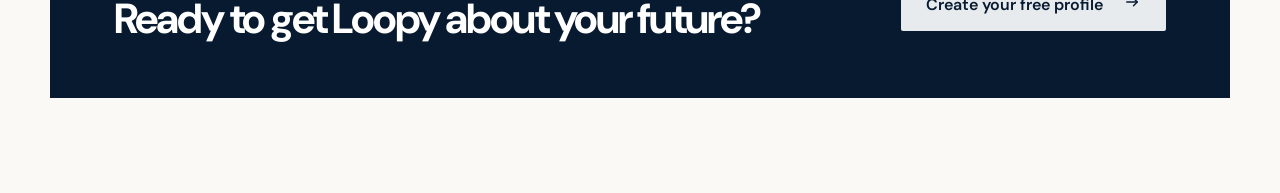
==== commit 60f09757: "Add files via upload" ====
--- a/landing/index.html
+++ b/landing/index.html
@@ -10,7 +10,7 @@
   <main class="landing">
     <nav class="landing-nav shell">
       <a href="#" class="brand">
-        <span class="loopy-wordmark"><b>L</b><i><span></span><span></span></i><b>py</b></span>
+        <img src="../assets/images/loopy.png" alt="Loopy" class="brand-logo">
       </a>
       <div class="landing-links">
         <a href="#why">Why us</a>
--- a/assets/css/styles.css
+++ b/assets/css/styles.css
@@ -29,6 +29,7 @@
 h2 { font-size: clamp(32px, 4vw, 51px); line-height: 1.06; }
 h1 em, h2 em { font-family: var(--serif); font-weight: 500; }
 .brand { display: flex; align-items: center; gap: 10px; border: 0; background: none; padding: 0; font-weight: 700; cursor: pointer; letter-spacing: -.02em; text-decoration: none; color: inherit; }
+.brand-logo { height: 45px; width: auto; display: block; }
 .loopy-wordmark { display: flex; align-items: center; gap: 1px; font-size: 22px; letter-spacing: -.05em; }
 .loopy-wordmark b { font-weight: 700; }
 .loopy-wordmark i { display: flex; align-items: center; gap: 2px; margin: 0 1px; font-style: normal; }
@@ -49,7 +50,6 @@
 .silver-button { background: var(--silver-light); color: var(--navy); }
 .silver-button:hover { background: var(--white); transform: translateY(-2px); }
 
-/* Landing */
 .landing { overflow: hidden; }
 .landing-nav { height: 86px; display: flex; align-items: center; justify-content: space-between; border-bottom: 1px solid var(--line); }
 .landing-links { display: flex; align-items: center; gap: 29px; }
@@ -89,7 +89,6 @@
 .landing-cta { margin-block: 95px; padding: 56px 64px; display: flex; justify-content: space-between; align-items: center; background: var(--navy); color: white; }
 .landing-cta h2 { margin-bottom: 0; font-size: 42px; }
 
-/* Auth */
 .auth-overlay { position: fixed; inset: 0; z-index: 50; display: grid; place-items: center; padding: 28px; }
 .auth-backdrop { position: absolute; inset: 0; width: 100%; border: 0; background: rgba(4,15,28,.72); backdrop-filter: blur(7px); }
 .auth-panel { position: relative; width: min(1050px, 100%); max-height: calc(100vh - 56px); display: grid; grid-template-columns: .83fr 1.17fr; overflow: auto; background: var(--paper); box-shadow: 0 30px 100px rgba(0,0,0,.35); }
@@ -131,7 +130,6 @@
 .analysis-note span { display: grid; gap: 3px; font-size: 10px; line-height: 1.5; }
 .analysis-note strong { color: var(--navy); font-size: 11px; }
 
-/* Dashboard */
 .dashboard { background: var(--paper); }
 .dash-nav { height: 84px; display: flex; align-items: center; justify-content: space-between; border-bottom: 1px solid var(--line); }
 .dash-links { display: flex; gap: 34px; }
@@ -221,11 +219,9 @@
 .toast { position: fixed; z-index: 100; top: 24px; left: 50%; transform: translateX(-50%); display: flex; align-items: center; gap: 9px; padding: 13px 18px; background: var(--navy); color: white; box-shadow: 0 10px 35px rgba(0,0,0,.2); font-size: 11px; animation: toast-in .25s ease-out; }
 @keyframes toast-in { from { opacity: 0; transform: translate(-50%, -10px); } }
 
-/* Loopy mascot */
-.loopy { display: block; width: 80px; height: 80px; flex: none; filter: drop-shadow(0 5px 5px rgba(7,26,48,.1)); }
-.loopy.small { width: 42px; height: 42px; }
-
-/* Modal styles */
+.loopy { display: block; width: 80px; height: 80px; flex: none; filter: drop-shadow(0 5px 5px rgba(7,26,48,.1)); object-fit: contain; }
+.loopy.small { width: 50px; height: 50px; }
+
 .modal-layer { position: fixed; inset: 0; z-index: 80; display: grid; place-items: center; padding: 28px; }
 .modal-backdrop { position: absolute; inset: 0; width: 100%; border: 0; background: rgba(4,15,28,.76); backdrop-filter: blur(8px); cursor: pointer; }
 .info-modal { position: relative; width: min(620px, 100%); max-height: calc(100vh - 56px); overflow: auto; padding: 54px; background: var(--paper); box-shadow: 0 28px 100px rgba(0,0,0,.35); }
@@ -273,7 +269,6 @@
 .empty-saved h3 { margin: 18px 0 7px; }
 .empty-saved p { color: var(--muted); font-size: 11px; }
 
-/* Responsive */
 @media (max-width: 950px) {
   .landing-links > a:nth-child(-n+2), .landing-links > button:nth-child(-n+2) { display: none; }
   .hero { gap: 38px; grid-template-columns: 1fr 1fr; }
@@ -329,5 +324,4 @@
   .saved-grid { grid-template-columns: 1fr; }
 }
 
-/* Hidden helper */
 .hidden { display: none !important; }
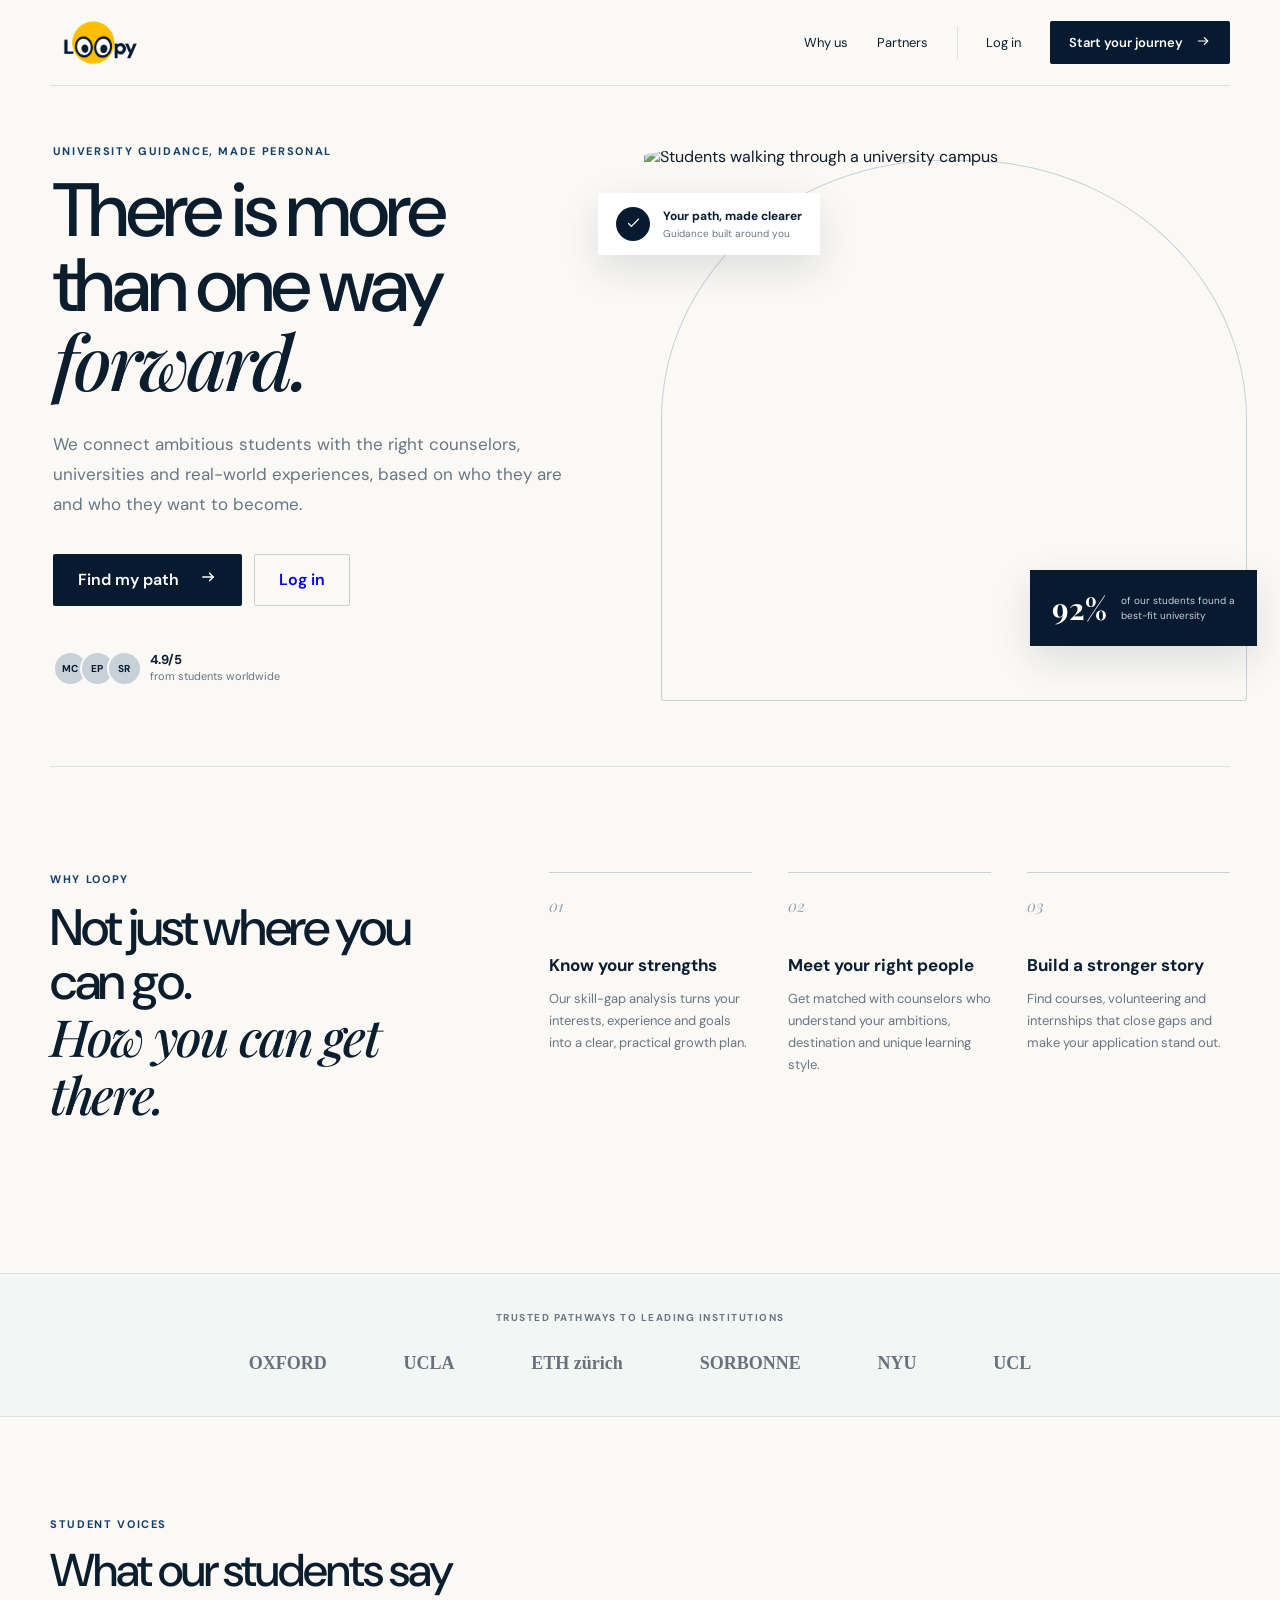
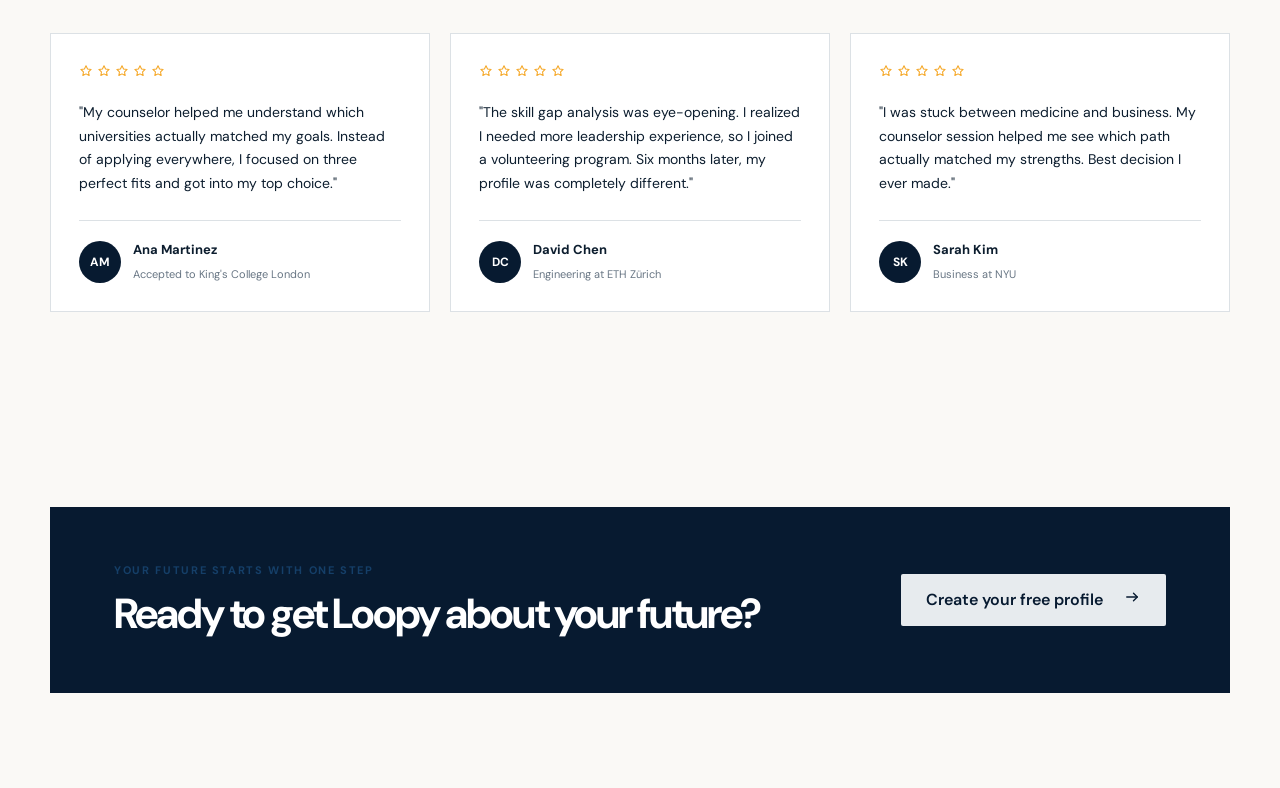
==== commit 7da6b6c2: "Add files via upload" ====
--- a/landing/index.html
+++ b/landing/index.html
@@ -15,8 +15,8 @@
       <div class="landing-links">
         <a href="#why">Why us</a>
         <a href="#partners">Partners</a>
-        <a href="../dashboard/index.html" class="text-button">Dashboard</a>
-        <a href="../dashboard/index.html" class="primary-button small">Start your journey <span id="arrow-icon"></span></a>
+        <a href="../dashboard/login.html" class="text-button">Log in</a>
+        <a href="../dashboard/signup.html" class="primary-button small">Start your journey <span id="arrow-icon"></span></a>
       </div>
     </nav>
 
@@ -26,8 +26,8 @@
         <h1>There is more than one way <em>forward.</em></h1>
         <p class="hero-lede">We connect ambitious students with the right counselors, universities and real-world experiences, based on who they are and who they want to become.</p>
         <div class="hero-actions">
-          <a href="../dashboard/index.html" class="primary-button">Find my path <span id="arrow-icon-2"></span></a>
-          <a href="../dashboard/index.html" class="secondary-button">Explore platform</a>
+          <a href="../dashboard/signup.html" class="primary-button">Find my path <span id="arrow-icon-2"></span></a>
+          <a href="../dashboard/login.html" class="secondary-button">Log in</a>
         </div>
         <div class="trust-row">
           <div class="avatars"><span>MC</span><span>EP</span><span>SR</span></div>
@@ -66,9 +66,58 @@
       </div>
     </section>
 
+    <section class="testimonials shell">
+      <div class="section-heading">
+        <div><p class="eyebrow">Student voices</p><h2>What our students say</h2></div>
+      </div>
+      <div class="testimonial-grid">
+        <article class="testimonial-card">
+          <div class="testimonial-rating">
+            <span id="star-t1"></span><span id="star-t2"></span><span id="star-t3"></span><span id="star-t4"></span><span id="star-t5"></span>
+          </div>
+          <p class="testimonial-text">"My counselor helped me understand which universities actually matched my goals. Instead of applying everywhere, I focused on three perfect fits and got into my top choice."</p>
+          <div class="testimonial-author">
+            <span class="author-avatar">AM</span>
+            <div>
+              <strong>Ana Martinez</strong>
+              <small>Accepted to King's College London</small>
+            </div>
+          </div>
+        </article>
+
+        <article class="testimonial-card">
+          <div class="testimonial-rating">
+            <span id="star-t6"></span><span id="star-t7"></span><span id="star-t8"></span><span id="star-t9"></span><span id="star-t10"></span>
+          </div>
+          <p class="testimonial-text">"The skill gap analysis was eye-opening. I realized I needed more leadership experience, so I joined a volunteering program. Six months later, my profile was completely different."</p>
+          <div class="testimonial-author">
+            <span class="author-avatar">DC</span>
+            <div>
+              <strong>David Chen</strong>
+              <small>Engineering at ETH Zürich</small>
+            </div>
+          </div>
+        </article>
+
+        <article class="testimonial-card">
+          <div class="testimonial-rating">
+            <span id="star-t11"></span><span id="star-t12"></span><span id="star-t13"></span><span id="star-t14"></span><span id="star-t15"></span>
+          </div>
+          <p class="testimonial-text">"I was stuck between medicine and business. My counselor session helped me see which path actually matched my strengths. Best decision I ever made."</p>
+          <div class="testimonial-author">
+            <span class="author-avatar">SK</span>
+            <div>
+              <strong>Sarah Kim</strong>
+              <small>Business at NYU</small>
+            </div>
+          </div>
+        </article>
+      </div>
+    </section>
+
     <section class="landing-cta shell">
       <div><p class="eyebrow">Your future starts with one step</p><h2>Ready to get Loopy about your future?</h2></div>
-      <a href="../dashboard/index.html" class="silver-button">Create your free profile <span id="arrow-icon-3"></span></a>
+      <a href="../dashboard/signup.html" class="silver-button">Create your free profile <span id="arrow-icon-3"></span></a>
     </section>
   </main>
 
@@ -78,6 +127,16 @@
     document.getElementById('arrow-icon-2').innerHTML = icon('arrow', 18);
     document.getElementById('arrow-icon-3').innerHTML = icon('arrow', 18);
     document.getElementById('check-icon').innerHTML = icon('check', 17);
+
+    const starIds = [
+      'star-t1', 'star-t2', 'star-t3', 'star-t4', 'star-t5',
+      'star-t6', 'star-t7', 'star-t8', 'star-t9', 'star-t10',
+      'star-t11', 'star-t12', 'star-t13', 'star-t14', 'star-t15'
+    ];
+    starIds.forEach(function(id) {
+      const el = document.getElementById(id);
+      if (el) el.innerHTML = icon('star', 14);
+    });
   </script>
 </body>
 </html>
--- a/assets/css/styles.css
+++ b/assets/css/styles.css
@@ -86,6 +86,15 @@
 .partners { padding: 37px 24px 42px; text-align: center; border-block: 1px solid var(--line); background: #f4f5f5; }
 .partners p { margin-bottom: 29px; color: var(--muted); font-size: 10px; font-weight: 700; letter-spacing: .15em; text-transform: uppercase; }
 .partner-row { display: flex; justify-content: center; align-items: center; gap: clamp(30px, 6vw, 88px); color: #68727c; font-family: Georgia, serif; font-size: 18px; font-weight: 700; flex-wrap: wrap; }
+.testimonials { padding-block: 100px; }
+.testimonial-grid { display: grid; grid-template-columns: repeat(3, 1fr); gap: 20px; }
+.testimonial-card { display: flex; flex-direction: column; padding: 28px; background: white; border: 1px solid var(--line); }
+.testimonial-rating { display: flex; gap: 4px; margin-bottom: 18px; color: #f5a623; }
+.testimonial-text { margin: 0 0 24px; color: var(--ink); font-size: 14px; line-height: 1.7; flex: 1; }
+.testimonial-author { display: flex; align-items: center; gap: 12px; padding-top: 20px; border-top: 1px solid var(--line); }
+.author-avatar { display: grid; place-items: center; width: 42px; height: 42px; border-radius: 50%; background: var(--navy); color: white; font-size: 12px; font-weight: 700; flex-shrink: 0; }
+.testimonial-author strong { display: block; font-size: 13px; margin-bottom: 4px; }
+.testimonial-author small { color: var(--muted); font-size: 11px; }
 .landing-cta { margin-block: 95px; padding: 56px 64px; display: flex; justify-content: space-between; align-items: center; background: var(--navy); color: white; }
 .landing-cta h2 { margin-bottom: 0; font-size: 42px; }
 
@@ -213,9 +222,9 @@
 .offer > div > p:last-child { margin: 0; color: #aebbc6; font-size: 12px; line-height: 1.6; }
 .offer .silver-button { position: relative; z-index: 1; flex: none; }
 .offer-label { position: absolute; top: 0; right: 0; padding: 8px 15px; background: var(--silver); color: var(--navy); font-size: 9px; font-weight: 700; text-transform: uppercase; letter-spacing: .1em; }
-footer { padding-block: 43px; background: var(--navy); color: white; }
+footer { padding-block: 43px; background: white; border-top: 1px solid var(--line); }
 footer .shell { display: flex; align-items: center; justify-content: space-between; }
-footer p, footer span { margin: 0; color: #8fa0af; font-size: 10px; }
+footer p, footer span { margin: 0; color: var(--muted); font-size: 10px; }
 .toast { position: fixed; z-index: 100; top: 24px; left: 50%; transform: translateX(-50%); display: flex; align-items: center; gap: 9px; padding: 13px 18px; background: var(--navy); color: white; box-shadow: 0 10px 35px rgba(0,0,0,.2); font-size: 11px; animation: toast-in .25s ease-out; }
 @keyframes toast-in { from { opacity: 0; transform: translate(-50%, -10px); } }
 
@@ -269,6 +278,80 @@
 .empty-saved h3 { margin: 18px 0 7px; }
 .empty-saved p { color: var(--muted); font-size: 11px; }
 
+.news-section { padding-block: 80px 90px; border-top: 1px solid var(--line); }
+.news-row { display: grid; grid-template-columns: repeat(3, 1fr); gap: 18px; }
+.news-card { display: flex; flex-direction: column; padding: 24px; background: white; border: 1px solid var(--line); transition: .25s; }
+.news-card:hover { border-color: var(--navy); transform: translateY(-2px); }
+.news-date { color: var(--blue); font-size: 10px; font-weight: 700; letter-spacing: .1em; text-transform: uppercase; }
+.news-card h3 { margin: 12px 0 8px; font-size: 17px; font-weight: 600; }
+.news-card p { margin-bottom: 16px; color: var(--muted); font-size: 12px; line-height: 1.6; }
+.news-link { display: inline-flex; align-items: center; gap: 8px; padding: 0; border: 0; background: none; color: var(--navy); font-size: 11px; font-weight: 700; cursor: pointer; margin-top: auto; }
+
+.university-preview { display: grid; grid-template-columns: repeat(3, 1fr); gap: 18px; }
+.university-grid { display: grid; grid-template-columns: repeat(3, 1fr); gap: 18px; }
+.university-card { display: flex; flex-direction: column; background: white; border: 1px solid var(--line); overflow: hidden; transition: .25s; }
+.university-card:hover { border-color: var(--silver); transform: translateY(-3px); box-shadow: 0 12px 30px rgba(7,26,48,.08); }
+.university-banner { position: relative; height: 160px; background-size: cover; background-position: center; background-color: var(--silver-light); }
+.university-banner .match-badge { position: absolute; top: 12px; right: 12px; padding: 5px 10px; background: rgba(255,255,255,.95); color: var(--blue); font-size: 9px; font-weight: 700; text-transform: uppercase; backdrop-filter: blur(4px); }
+.university-content { display: flex; flex-direction: column; padding: 22px; flex: 1; }
+.university-header { padding-bottom: 16px; border-bottom: 1px solid var(--line); }
+.university-header h3 { margin: 0 0 6px; font-size: 18px; font-weight: 600; }
+.university-header p { margin: 0; color: var(--muted); font-size: 11px; }
+.university-info { display: grid; gap: 14px; padding: 18px 0; flex: 1; }
+.info-row { display: grid; gap: 4px; }
+.info-row span { color: var(--muted); font-size: 10px; }
+.info-row strong { color: var(--ink); font-size: 13px; font-weight: 600; }
+.university-action { display: flex; justify-content: space-between; align-items: center; padding: 14px 0 0; border: 0; border-top: 1px solid var(--line); background: none; color: var(--navy); font-size: 11px; font-weight: 700; cursor: pointer; transition: .2s; }
+.university-action:hover { color: var(--blue); }
+
+.university-search-bar { display: flex; gap: 8px; margin-bottom: 38px; }
+.university-search-bar input { flex: 1; height: 52px; padding: 0 18px; border: 1px solid var(--line); border-radius: 2px; background: white; font-size: 14px; }
+.university-search-bar .icon-button { width: 52px; height: 52px; }
+.university-filters { border-bottom: 1px solid var(--line); padding-bottom: 40px; }
+.filter-row { display: flex; gap: 12px; align-items: center; }
+.search-box { display: flex; gap: 8px; flex: 1; max-width: 400px; }
+.search-box input { flex: 1; height: 48px; padding: 0 14px; border: 1px solid var(--line); border-radius: 2px; background: white; font-size: 13px; }
+.search-box .icon-button { width: 48px; height: 48px; }
+.filter-row select { height: 48px; padding: 0 14px; border: 1px solid var(--line); border-radius: 2px; background: white; font-size: 13px; min-width: 160px; }
+.secondary-button.small { min-height: 48px; padding: 0 18px; font-size: 13px; }
+
+.pricing-section { padding-block: 80px 100px; }
+.pricing-toggle { display: flex; justify-content: center; gap: 8px; margin-bottom: 48px; padding: 6px; background: var(--silver-light); border-radius: 3px; max-width: 480px; margin-inline: auto; }
+.pricing-toggle button { flex: 1; padding: 12px 20px; border: 0; background: transparent; color: var(--muted); font-size: 13px; font-weight: 600; cursor: pointer; border-radius: 2px; transition: .2s; }
+.pricing-toggle button.toggle-active { background: var(--navy); color: white; }
+.pricing-tier { display: none; }
+.pricing-tier.active { display: block; }
+.tier-description { max-width: 680px; margin: 0 auto 48px; text-align: center; color: var(--muted); font-size: 15px; line-height: 1.7; }
+.pricing-grid { display: grid; grid-template-columns: repeat(3, 1fr); gap: 20px; }
+.price-card { position: relative; display: flex; flex-direction: column; padding: 32px 28px; background: white; border: 1px solid var(--line); border-radius: 3px; transition: .25s; }
+.price-card.featured { border-color: var(--navy); border-width: 2px; }
+.price-card:hover { transform: translateY(-4px); box-shadow: 0 14px 35px rgba(7,26,48,.1); }
+.featured-badge { position: absolute; top: -12px; left: 50%; transform: translateX(-50%); padding: 5px 12px; background: var(--navy); color: white; font-size: 9px; font-weight: 700; text-transform: uppercase; letter-spacing: .1em; border-radius: 2px; }
+.price-header { padding-bottom: 24px; border-bottom: 1px solid var(--line); text-align: center; }
+.price-header h3 { margin: 0 0 16px; font-size: 20px; font-weight: 600; }
+.price-amount { display: flex; align-items: baseline; justify-content: center; gap: 6px; }
+.price-amount strong { font-size: 48px; font-weight: 600; color: var(--navy); }
+.price-amount span { color: var(--muted); font-size: 16px; }
+.price-features { list-style: none; padding: 28px 0; margin: 0; display: grid; gap: 14px; flex: 1; }
+.price-features li { display: flex; align-items: flex-start; gap: 10px; color: var(--ink); font-size: 13px; line-height: 1.5; }
+.price-features li svg { flex-shrink: 0; color: var(--navy); margin-top: 2px; }
+.feedback-link { display: block; margin-top: 12px; text-align: center; color: var(--muted); font-size: 11px; text-decoration: none; transition: .2s; }
+.feedback-link:hover { color: var(--navy); }
+.pricing-faq { padding-block: 90px 100px; background: var(--mist); }
+.faq-grid { display: grid; grid-template-columns: repeat(2, 1fr); gap: 24px; }
+.faq-item { padding: 26px; background: white; border: 1px solid var(--line); }
+.faq-item h3 { margin: 0 0 12px; font-size: 16px; font-weight: 600; }
+.faq-item p { margin: 0; color: var(--muted); font-size: 13px; line-height: 1.7; }
+
+.help-button { position: fixed; right: 24px; bottom: 24px; z-index: 100; display: grid; place-items: center; width: 56px; height: 56px; padding: 0; border: 0; border-radius: 50%; background: var(--navy); color: white; box-shadow: 0 8px 24px rgba(7,26,48,.2); cursor: pointer; transition: .25s; overflow: hidden; }
+.help-button img { width: 36px; height: 36px; object-fit: contain; }
+.help-button:hover { transform: translateY(-3px); box-shadow: 0 12px 32px rgba(7,26,48,.3); }
+.help-menu { position: fixed; right: 24px; bottom: 90px; z-index: 100; display: none; width: 260px; background: white; border: 1px solid var(--line); border-radius: 3px; box-shadow: 0 12px 40px rgba(7,26,48,.15); }
+.help-menu.open { display: block; }
+.help-menu a, .help-menu button { display: flex; align-items: center; gap: 12px; width: 100%; padding: 16px 18px; border: 0; background: none; text-align: left; text-decoration: none; color: var(--ink); font-size: 13px; font-weight: 500; cursor: pointer; transition: .2s; border-bottom: 1px solid var(--line); }
+.help-menu a:last-child, .help-menu button:last-child { border-bottom: 0; }
+.help-menu a:hover, .help-menu button:hover { background: var(--silver-light); }
+
 @media (max-width: 950px) {
   .landing-links > a:nth-child(-n+2), .landing-links > button:nth-child(-n+2) { display: none; }
   .hero { gap: 38px; grid-template-columns: 1fr 1fr; }
@@ -297,7 +380,9 @@
   .why-grid { grid-template-columns: 1fr; gap: 22px; }
   .why-grid h3 { margin-top: 18px; }
   .landing-cta { margin-block: 55px; padding: 38px 28px; flex-direction: column; align-items: flex-start; gap: 25px; }
-  .counselor-grid, .opportunity-grid { grid-template-columns: 1fr; }
+  .news-row, .counselor-grid, .opportunity-grid, .university-preview, .university-grid, .pricing-grid, .faq-grid, .testimonial-grid { grid-template-columns: 1fr; }
+  .filter-row { flex-wrap: wrap; }
+  .search-box { max-width: 100%; }
   .path-track { grid-template-columns: 1fr 1fr; gap: 40px 10px; }
   .track-line { display: none; }
   .modal-layer { padding: 0; align-items: end; }
